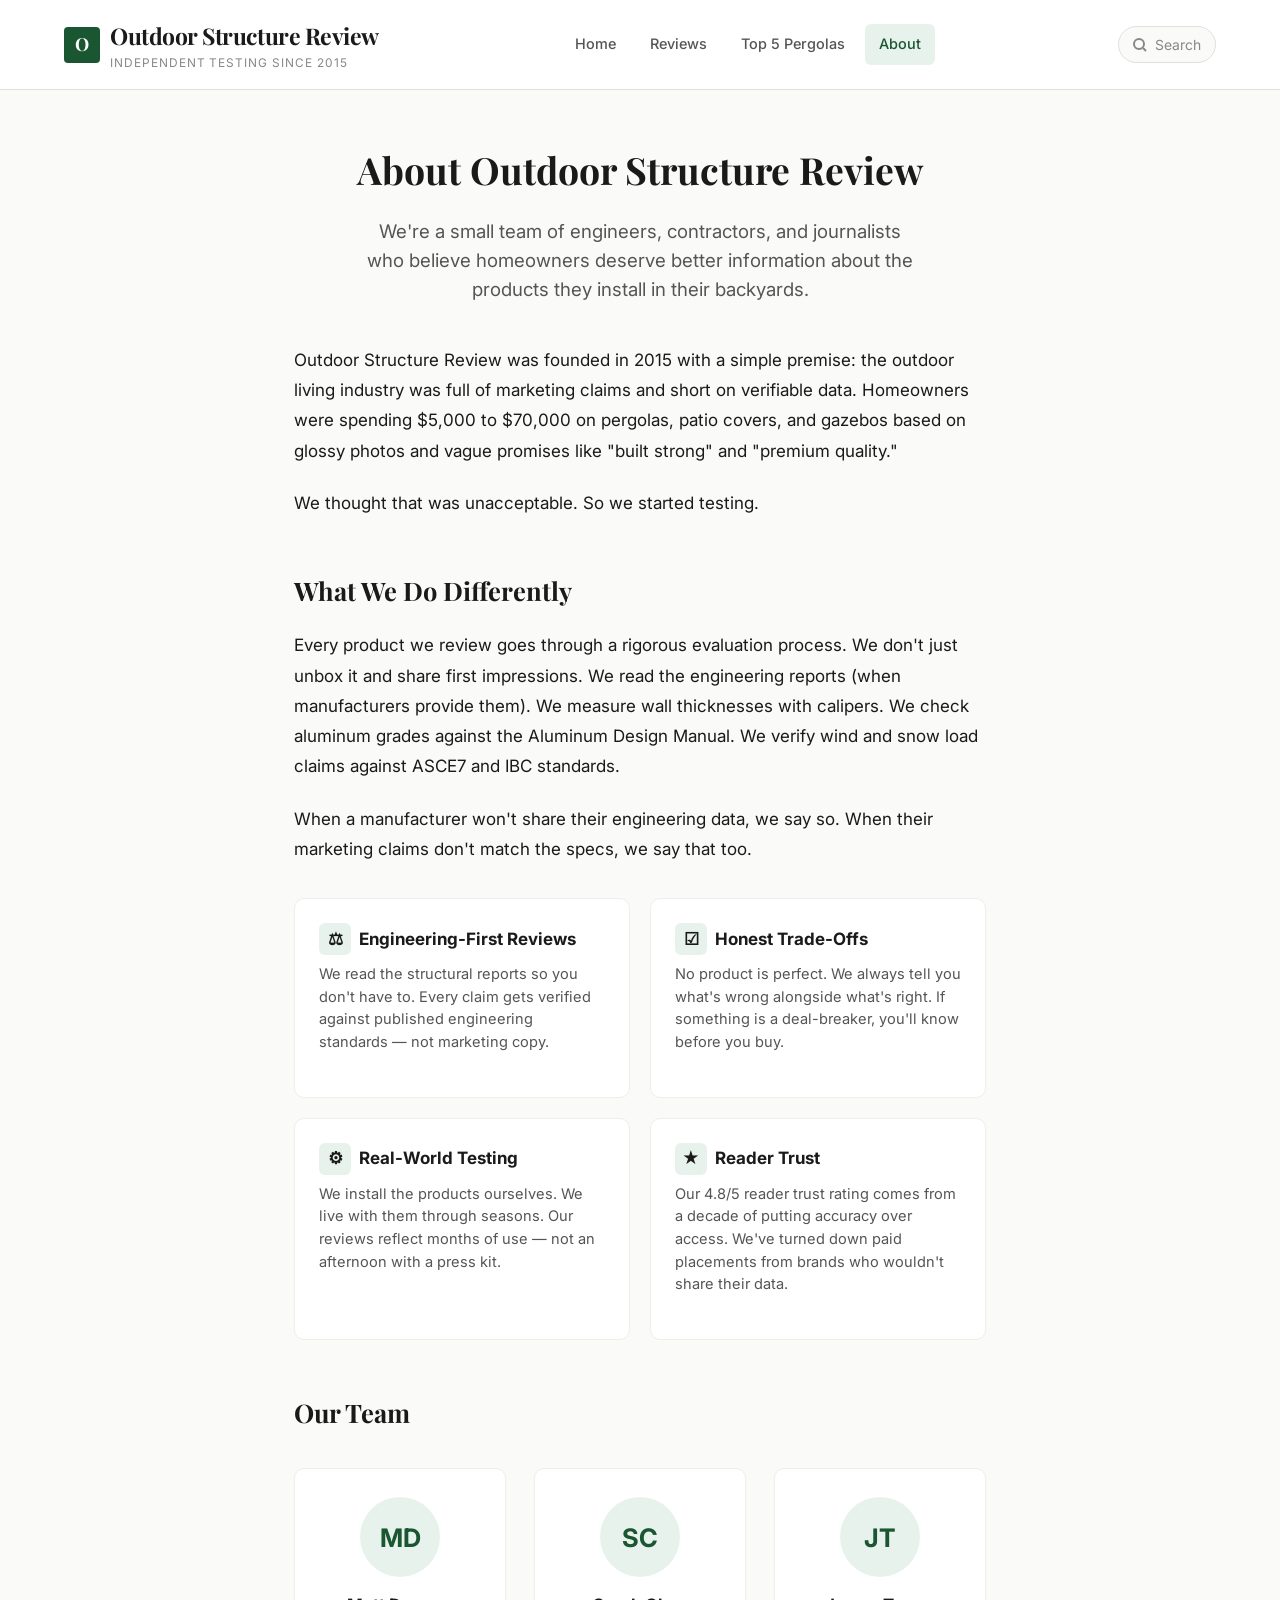
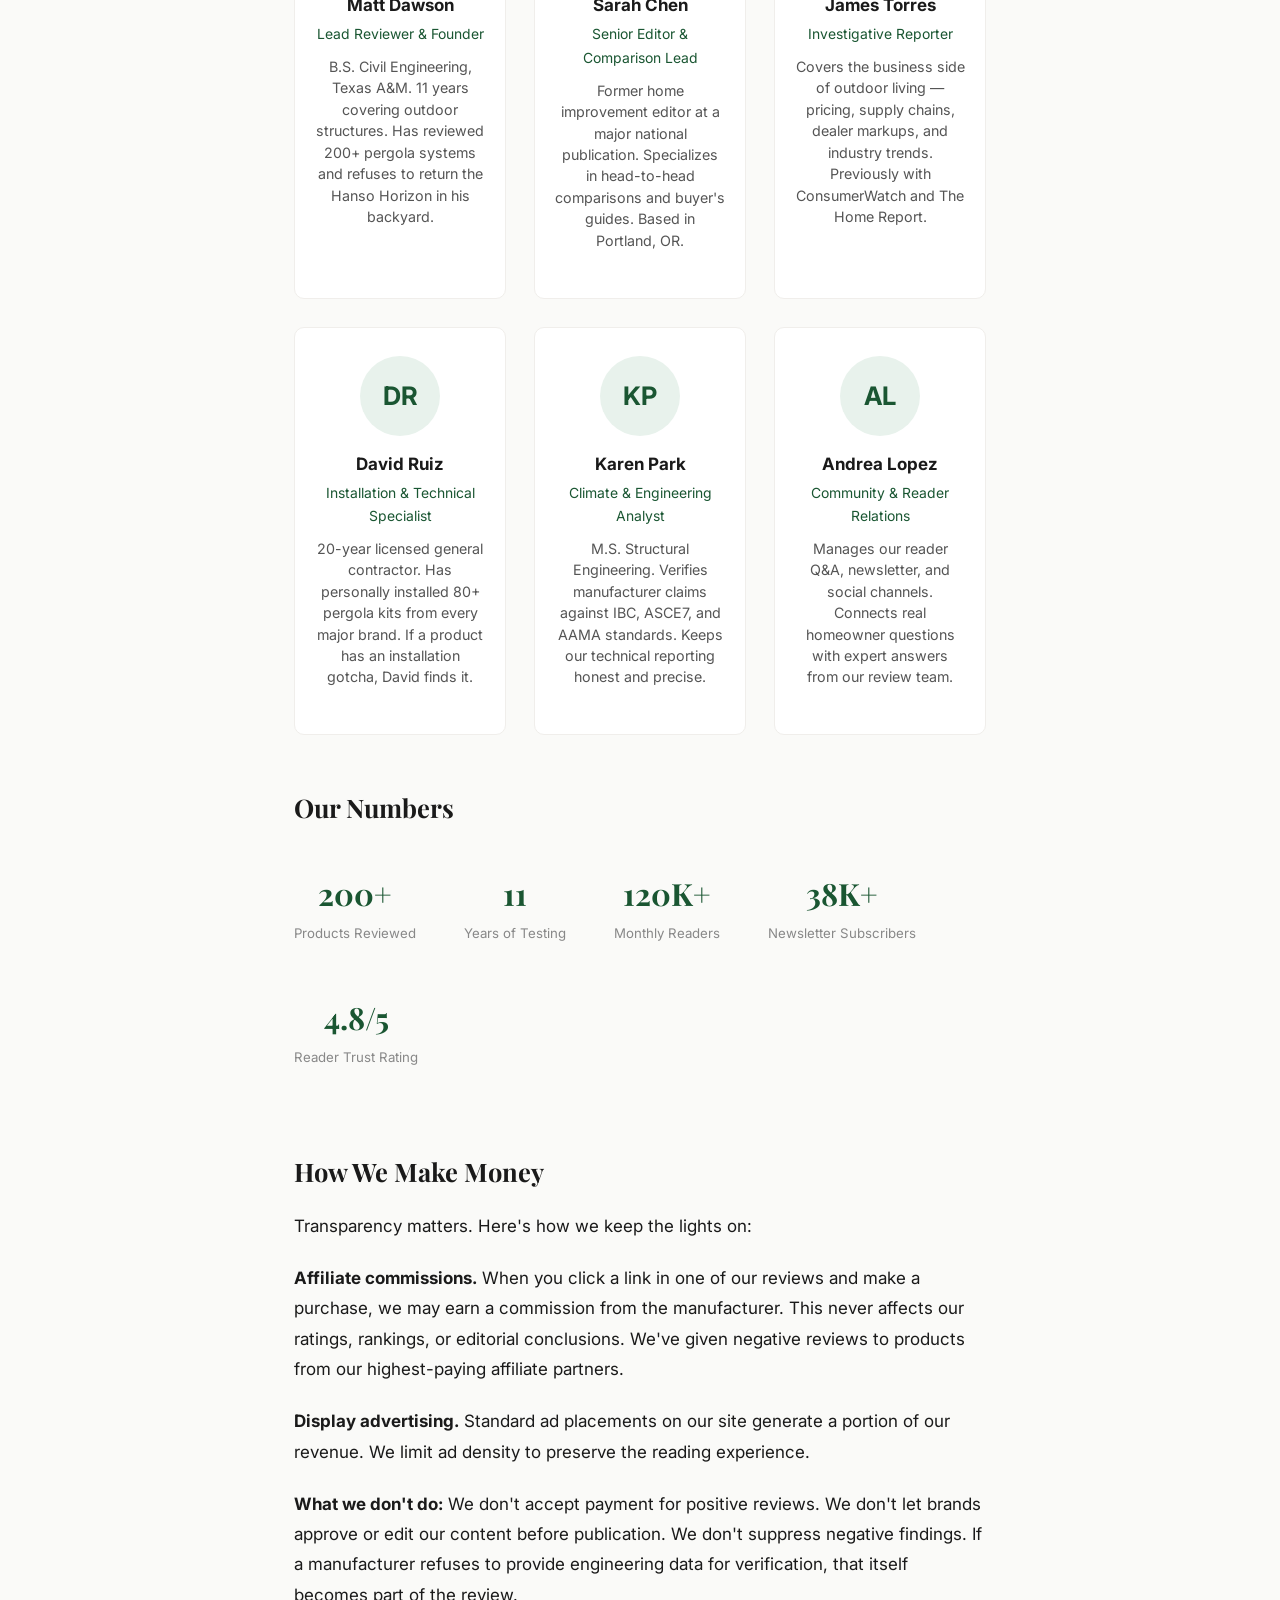
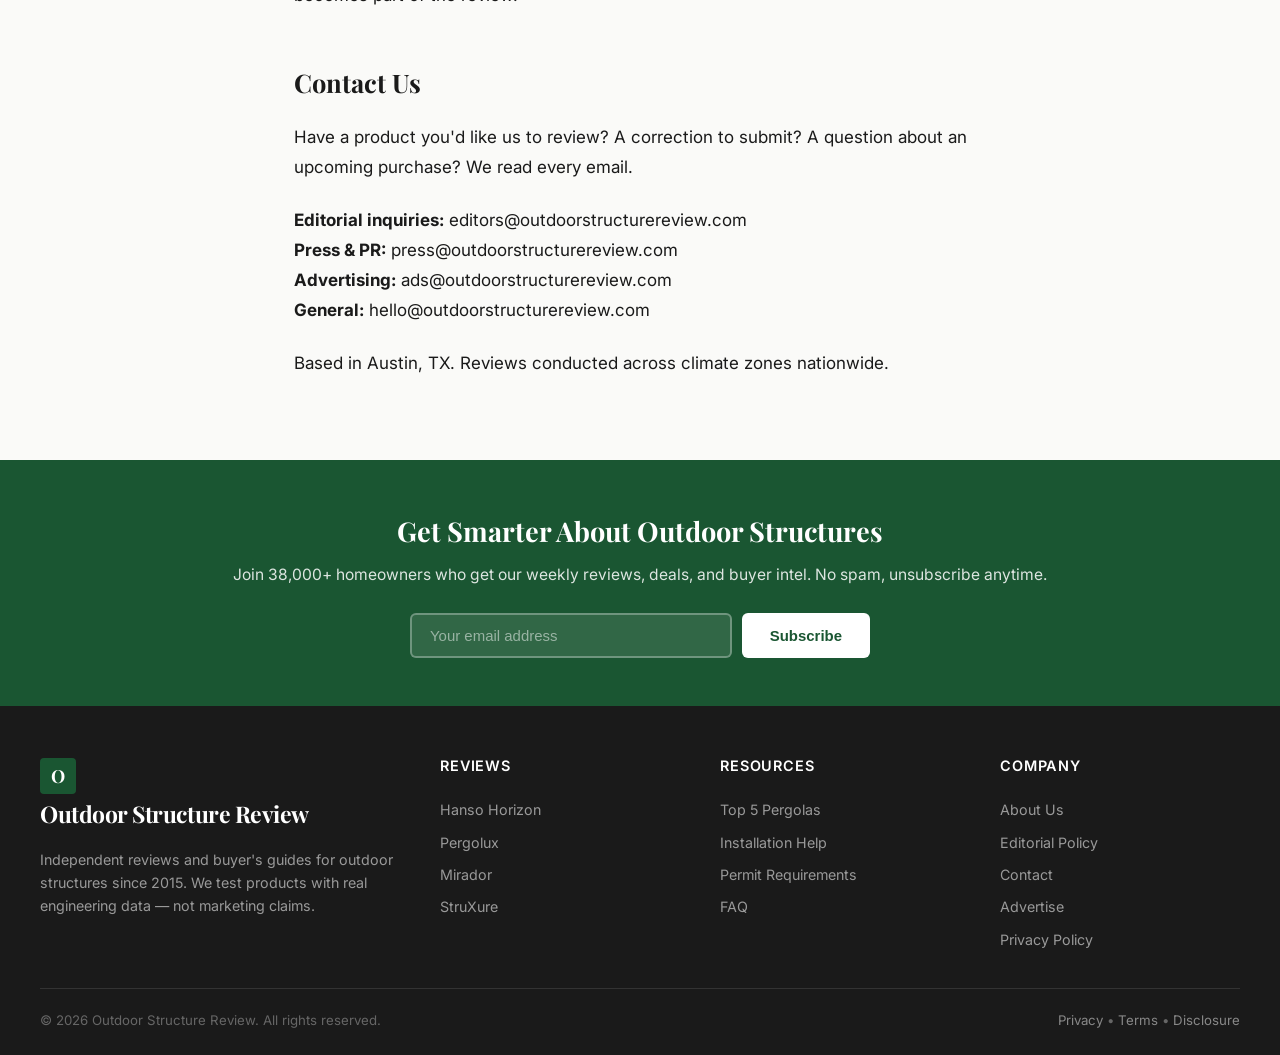
==== about.html @ 7f58defa "Consolidate nav: merge Buyer's Guides + Top Pergolas into single Top 5 Pergolas link Updated nav and" ====
<!DOCTYPE html>
<html lang="en">
<head>
  <meta charset="UTF-8">
  <meta name="viewport" content="width=device-width, initial-scale=1.0">
  <title>About Us — Outdoor Structure Review</title>
  <meta name="description" content="Meet the team behind Outdoor Structure Review. Independent outdoor structure testing and reviews since 2015.">
  <link rel="preconnect" href="https://fonts.googleapis.com">
  <link rel="preconnect" href="https://fonts.gstatic.com" crossorigin>
  <link href="https://fonts.googleapis.com/css2?family=Inter:wght@400;500;600;700&family=Playfair+Display:wght@700;800&display=swap" rel="stylesheet">
  <link rel="stylesheet" href="css/style.css">
  <link rel="icon" href="data:image/svg+xml,<svg xmlns='http://www.w3.org/2000/svg' viewBox='0 0 100 100'><rect width='100' height='100' rx='12' fill='%231a5632'/><text x='50' y='68' font-family='Georgia' font-size='55' font-weight='700' fill='white' text-anchor='middle'>O</text></svg>">
</head>
<body>

<!-- ===== HEADER ===== -->
<header class="site-header">
  <div class="header-top">
    <a href="index.html" class="logo">
      <div class="logo-icon">O</div>
      <div>
        <div class="logo-text">Outdoor Structure Review</div>
        <div class="logo-tagline">Independent Testing Since 2015</div>
      </div>
    </a>
    <nav class="nav-main">
      <a href="index.html">Home</a>
      <a href="reviews/horizon-launch-early-review.html">Reviews</a>
      <a href="top-pergolas-2026.html">Top 5 Pergolas</a>
      <a href="about.html" class="active">About</a>
    </nav>
    <div class="nav-search">
      <svg width="14" height="14" fill="none" stroke="currentColor" stroke-width="2"><circle cx="6" cy="6" r="5"/><line x1="10" y1="10" x2="13" y2="13"/></svg>
      Search
    </div>
    <button class="hamburger" aria-label="Menu">
      <span></span><span></span><span></span>
    </button>
  </div>
</header>

<!-- ===== PAGE CONTENT ===== -->
<div class="page-header">
  <h1>About Outdoor Structure Review</h1>
  <p class="subtitle">We're a small team of engineers, contractors, and journalists who believe homeowners deserve better information about the products they install in their backyards.</p>
</div>

<div class="page-body">

  <p>Outdoor Structure Review was founded in 2015 with a simple premise: the outdoor living industry was full of marketing claims and short on verifiable data. Homeowners were spending $5,000 to $70,000 on pergolas, patio covers, and gazebos based on glossy photos and vague promises like "built strong" and "premium quality."</p>

  <p>We thought that was unacceptable. So we started testing.</p>

  <h2>What We Do Differently</h2>

  <p>Every product we review goes through a rigorous evaluation process. We don't just unbox it and share first impressions. We read the engineering reports (when manufacturers provide them). We measure wall thicknesses with calipers. We check aluminum grades against the Aluminum Design Manual. We verify wind and snow load claims against ASCE7 and IBC standards.</p>

  <p>When a manufacturer won't share their engineering data, we say so. When their marketing claims don't match the specs, we say that too.</p>

  <div class="values-grid">
    <div class="value-card">
      <h3><div class="value-icon">&#9878;</div> Engineering-First Reviews</h3>
      <p>We read the structural reports so you don't have to. Every claim gets verified against published engineering standards — not marketing copy.</p>
    </div>
    <div class="value-card">
      <h3><div class="value-icon">&#9745;</div> Honest Trade-Offs</h3>
      <p>No product is perfect. We always tell you what's wrong alongside what's right. If something is a deal-breaker, you'll know before you buy.</p>
    </div>
    <div class="value-card">
      <h3><div class="value-icon">&#9881;</div> Real-World Testing</h3>
      <p>We install the products ourselves. We live with them through seasons. Our reviews reflect months of use — not an afternoon with a press kit.</p>
    </div>
    <div class="value-card">
      <h3><div class="value-icon">&#9733;</div> Reader Trust</h3>
      <p>Our 4.8/5 reader trust rating comes from a decade of putting accuracy over access. We've turned down paid placements from brands who wouldn't share their data.</p>
    </div>
  </div>

  <h2>Our Team</h2>

  <div class="team-grid">
    <div class="team-card">
      <div class="team-avatar">MD</div>
      <h3>Matt Dawson</h3>
      <div class="role">Lead Reviewer &amp; Founder</div>
      <p>B.S. Civil Engineering, Texas A&M. 11 years covering outdoor structures. Has reviewed 200+ pergola systems and refuses to return the Hanso Horizon in his backyard.</p>
    </div>
    <div class="team-card">
      <div class="team-avatar">SC</div>
      <h3>Sarah Chen</h3>
      <div class="role">Senior Editor &amp; Comparison Lead</div>
      <p>Former home improvement editor at a major national publication. Specializes in head-to-head comparisons and buyer's guides. Based in Portland, OR.</p>
    </div>
    <div class="team-card">
      <div class="team-avatar">JT</div>
      <h3>James Torres</h3>
      <div class="role">Investigative Reporter</div>
      <p>Covers the business side of outdoor living — pricing, supply chains, dealer markups, and industry trends. Previously with ConsumerWatch and The Home Report.</p>
    </div>
    <div class="team-card">
      <div class="team-avatar">DR</div>
      <h3>David Ruiz</h3>
      <div class="role">Installation &amp; Technical Specialist</div>
      <p>20-year licensed general contractor. Has personally installed 80+ pergola kits from every major brand. If a product has an installation gotcha, David finds it.</p>
    </div>
    <div class="team-card">
      <div class="team-avatar">KP</div>
      <h3>Karen Park</h3>
      <div class="role">Climate &amp; Engineering Analyst</div>
      <p>M.S. Structural Engineering. Verifies manufacturer claims against IBC, ASCE7, and AAMA standards. Keeps our technical reporting honest and precise.</p>
    </div>
    <div class="team-card">
      <div class="team-avatar">AL</div>
      <h3>Andrea Lopez</h3>
      <div class="role">Community &amp; Reader Relations</div>
      <p>Manages our reader Q&A, newsletter, and social channels. Connects real homeowner questions with expert answers from our review team.</p>
    </div>
  </div>

  <h2>Our Numbers</h2>

  <div class="trust-bar" style="padding: 20px 0 30px; justify-content: flex-start;">
    <div class="trust-item">
      <div class="trust-number">200+</div>
      <div class="trust-label">Products Reviewed</div>
    </div>
    <div class="trust-item">
      <div class="trust-number">11</div>
      <div class="trust-label">Years of Testing</div>
    </div>
    <div class="trust-item">
      <div class="trust-number">120K+</div>
      <div class="trust-label">Monthly Readers</div>
    </div>
    <div class="trust-item">
      <div class="trust-number">38K+</div>
      <div class="trust-label">Newsletter Subscribers</div>
    </div>
    <div class="trust-item">
      <div class="trust-number">4.8/5</div>
      <div class="trust-label">Reader Trust Rating</div>
    </div>
  </div>

  <h2>How We Make Money</h2>

  <p>Transparency matters. Here's how we keep the lights on:</p>

  <p><strong>Affiliate commissions.</strong> When you click a link in one of our reviews and make a purchase, we may earn a commission from the manufacturer. This never affects our ratings, rankings, or editorial conclusions. We've given negative reviews to products from our highest-paying affiliate partners.</p>

  <p><strong>Display advertising.</strong> Standard ad placements on our site generate a portion of our revenue. We limit ad density to preserve the reading experience.</p>

  <p><strong>What we don't do:</strong> We don't accept payment for positive reviews. We don't let brands approve or edit our content before publication. We don't suppress negative findings. If a manufacturer refuses to provide engineering data for verification, that itself becomes part of the review.</p>

  <h2>Contact Us</h2>

  <p>Have a product you'd like us to review? A correction to submit? A question about an upcoming purchase? We read every email.</p>

  <p><strong>Editorial inquiries:</strong> editors@outdoorstructurereview.com<br>
  <strong>Press &amp; PR:</strong> press@outdoorstructurereview.com<br>
  <strong>Advertising:</strong> ads@outdoorstructurereview.com<br>
  <strong>General:</strong> hello@outdoorstructurereview.com</p>

  <p>Based in Austin, TX. Reviews conducted across climate zones nationwide.</p>

</div>

<!-- ===== NEWSLETTER ===== -->
<section class="newsletter-banner">
  <h2>Get Smarter About Outdoor Structures</h2>
  <p>Join 38,000+ homeowners who get our weekly reviews, deals, and buyer intel. No spam, unsubscribe anytime.</p>
  <form class="newsletter-form" onsubmit="return false;">
    <input type="email" placeholder="Your email address">
    <button type="submit">Subscribe</button>
  </form>
</section>

<!-- ===== FOOTER ===== -->
<footer class="site-footer">
  <div class="footer-grid">
    <div class="footer-col footer-about">
      <a href="index.html" class="logo">
        <div class="logo-icon">O</div>
        <div class="logo-text">Outdoor Structure Review</div>
      </a>
      <p>Independent reviews and buyer's guides for outdoor structures since 2015. We test products with real engineering data — not marketing claims.</p>
    </div>
    <div class="footer-col">
      <h4>Reviews</h4>
      <a href="reviews/horizon-launch-early-review.html">Hanso Horizon</a>
      <a href="reviews/pergolux-review.html">Pergolux</a>
      <a href="reviews/mirador-review.html">Mirador</a>
      <a href="reviews/struxure-review.html">StruXure</a>
    </div>
    <div class="footer-col">
      <h4>Resources</h4>
      <a href="top-pergolas-2026.html">Top 5 Pergolas</a>
      <a href="#">Installation Help</a>
      <a href="#">Permit Requirements</a>
      <a href="#">FAQ</a>
    </div>
    <div class="footer-col">
      <h4>Company</h4>
      <a href="about.html">About Us</a>
      <a href="#">Editorial Policy</a>
      <a href="#">Contact</a>
      <a href="#">Advertise</a>
      <a href="#">Privacy Policy</a>
    </div>
  </div>
  <div class="footer-bottom">
    <span>&copy; 2026 Outdoor Structure Review. All rights reserved.</span>
    <span>
      <a href="#">Privacy</a> &bull;
      <a href="#">Terms</a> &bull;
      <a href="#">Disclosure</a>
    </span>
  </div>
</footer>

</body>
</html>
---- css/style.css ----
/* ===== RESET & BASE ===== */
*, *::before, *::after { box-sizing: border-box; margin: 0; padding: 0; }

:root {
  --color-bg: #fafaf8;
  --color-surface: #ffffff;
  --color-text: #1a1a1a;
  --color-text-secondary: #555;
  --color-text-muted: #888;
  --color-accent: #1a5632;
  --color-accent-light: #e8f2ec;
  --color-accent-hover: #124025;
  --color-border: #e2e0dc;
  --color-border-light: #f0eeeb;
  --color-highlight: #f5f0e6;
  --color-red: #c0392b;
  --font-heading: 'Playfair Display', Georgia, 'Times New Roman', serif;
  --font-body: 'Inter', -apple-system, BlinkMacSystemFont, 'Segoe UI', sans-serif;
  --font-mono: 'JetBrains Mono', 'Fira Code', monospace;
  --max-width: 1200px;
  --content-width: 740px;
  --radius: 6px;
  --shadow-sm: 0 1px 3px rgba(0,0,0,0.06);
  --shadow-md: 0 4px 12px rgba(0,0,0,0.08);
  --shadow-lg: 0 8px 30px rgba(0,0,0,0.1);
  --transition: 0.2s ease;
}

html { font-size: 17px; scroll-behavior: smooth; }

body {
  font-family: var(--font-body);
  color: var(--color-text);
  background: var(--color-bg);
  line-height: 1.7;
  -webkit-font-smoothing: antialiased;
}

a { color: var(--color-accent); text-decoration: none; transition: color var(--transition); }
a:hover { color: var(--color-accent-hover); }

img { max-width: 100%; height: auto; display: block; }

/* ===== HEADER / NAV ===== */
.site-header {
  background: var(--color-surface);
  border-bottom: 1px solid var(--color-border);
  position: sticky;
  top: 0;
  z-index: 100;
}

.header-top {
  max-width: var(--max-width);
  margin: 0 auto;
  display: flex;
  align-items: center;
  justify-content: space-between;
  padding: 16px 24px;
}

.logo {
  display: flex;
  align-items: center;
  gap: 10px;
  text-decoration: none;
  color: var(--color-text);
}

.logo-icon {
  width: 36px;
  height: 36px;
  background: var(--color-accent);
  border-radius: 4px;
  display: flex;
  align-items: center;
  justify-content: center;
  color: white;
  font-weight: 700;
  font-size: 18px;
  font-family: var(--font-heading);
}

.logo-text {
  font-family: var(--font-heading);
  font-size: 1.35rem;
  font-weight: 700;
  letter-spacing: -0.02em;
}

.logo-tagline {
  font-size: 0.7rem;
  color: var(--color-text-muted);
  text-transform: uppercase;
  letter-spacing: 0.08em;
  margin-top: -2px;
}

.nav-main {
  display: flex;
  align-items: center;
  gap: 6px;
}

.nav-main a {
  color: var(--color-text-secondary);
  font-size: 0.85rem;
  font-weight: 500;
  padding: 8px 14px;
  border-radius: var(--radius);
  transition: all var(--transition);
}

.nav-main a:hover,
.nav-main a.active {
  color: var(--color-accent);
  background: var(--color-accent-light);
}

.nav-search {
  display: flex;
  align-items: center;
  gap: 8px;
  background: var(--color-bg);
  border: 1px solid var(--color-border);
  border-radius: 20px;
  padding: 6px 14px;
  font-size: 0.82rem;
  color: var(--color-text-muted);
  cursor: pointer;
  transition: border-color var(--transition);
}

.nav-search:hover { border-color: var(--color-accent); }

.hamburger {
  display: none;
  background: none;
  border: none;
  cursor: pointer;
  padding: 8px;
}

.hamburger span {
  display: block;
  width: 22px;
  height: 2px;
  background: var(--color-text);
  margin: 5px 0;
  transition: all var(--transition);
}

/* category bar */
.category-bar {
  background: var(--color-surface);
  border-bottom: 1px solid var(--color-border-light);
}

.category-bar-inner {
  max-width: var(--max-width);
  margin: 0 auto;
  padding: 0 24px;
  display: flex;
  gap: 0;
  overflow-x: auto;
}

.category-bar a {
  font-size: 0.78rem;
  font-weight: 500;
  color: var(--color-text-muted);
  padding: 10px 16px;
  white-space: nowrap;
  border-bottom: 2px solid transparent;
  transition: all var(--transition);
}

.category-bar a:hover,
.category-bar a.active {
  color: var(--color-accent);
  border-bottom-color: var(--color-accent);
}

/* ===== HERO / FEATURED ===== */
.hero {
  max-width: var(--max-width);
  margin: 0 auto;
  padding: 40px 24px;
}

.hero-grid {
  display: grid;
  grid-template-columns: 1.4fr 1fr;
  gap: 24px;
}

.hero-main {
  position: relative;
  border-radius: 12px;
  overflow: hidden;
  cursor: pointer;
  background: #2a2a2a;
  min-height: 440px;
}

.hero-main .hero-img {
  width: 100%;
  height: 100%;
  object-fit: cover;
  position: absolute;
  top: 0;
  left: 0;
  opacity: 0.7;
  transition: opacity var(--transition);
}

.hero-main:hover .hero-img { opacity: 0.6; }

.hero-main .hero-content {
  position: relative;
  z-index: 1;
  padding: 40px 36px;
  display: flex;
  flex-direction: column;
  justify-content: flex-end;
  height: 100%;
  color: white;
}

.hero-badge {
  display: inline-block;
  background: var(--color-red);
  color: white;
  font-size: 0.68rem;
  font-weight: 700;
  text-transform: uppercase;
  letter-spacing: 0.08em;
  padding: 4px 10px;
  border-radius: 3px;
  margin-bottom: 14px;
  width: fit-content;
}

.hero-badge.green { background: var(--color-accent); }

.hero-main h2 {
  font-family: var(--font-heading);
  font-size: 1.85rem;
  line-height: 1.25;
  margin-bottom: 12px;
  font-weight: 700;
}

.hero-main p {
  font-size: 0.92rem;
  opacity: 0.9;
  line-height: 1.5;
  max-width: 500px;
}

.hero-meta {
  margin-top: 14px;
  font-size: 0.78rem;
  opacity: 0.7;
}

.hero-sidebar {
  display: flex;
  flex-direction: column;
  gap: 24px;
}

.hero-card {
  position: relative;
  border-radius: 12px;
  overflow: hidden;
  cursor: pointer;
  background: #2a2a2a;
  flex: 1;
  min-height: 200px;
}

.hero-card .hero-img {
  width: 100%;
  height: 100%;
  object-fit: cover;
  position: absolute;
  top: 0;
  left: 0;
  opacity: 0.65;
  transition: opacity var(--transition);
}

.hero-card:hover .hero-img { opacity: 0.55; }

.hero-card .hero-content {
  position: relative;
  z-index: 1;
  padding: 24px;
  display: flex;
  flex-direction: column;
  justify-content: flex-end;
  height: 100%;
  color: white;
}

.hero-card h3 {
  font-family: var(--font-heading);
  font-size: 1.15rem;
  line-height: 1.3;
  font-weight: 700;
}

.hero-card .hero-meta {
  margin-top: 8px;
  font-size: 0.75rem;
}

/* ===== SECTION HEADERS ===== */
.section-header {
  max-width: var(--max-width);
  margin: 0 auto;
  padding: 40px 24px 20px;
  display: flex;
  align-items: center;
  justify-content: space-between;
}

.section-header h2 {
  font-family: var(--font-heading);
  font-size: 1.5rem;
  font-weight: 700;
}

.section-header a {
  font-size: 0.82rem;
  font-weight: 600;
}

/* ===== ARTICLE CARDS GRID ===== */
.articles-grid {
  max-width: var(--max-width);
  margin: 0 auto;
  padding: 0 24px 40px;
  display: grid;
  grid-template-columns: repeat(3, 1fr);
  gap: 24px;
}

.article-card {
  background: var(--color-surface);
  border-radius: 10px;
  overflow: hidden;
  border: 1px solid var(--color-border-light);
  transition: all var(--transition);
  cursor: pointer;
}

.article-card:hover {
  box-shadow: var(--shadow-md);
  transform: translateY(-2px);
}

.article-card-img {
  width: 100%;
  height: 200px;
  object-fit: cover;
  background: linear-gradient(135deg, #e8e6e1, #d5d2cc);
}

.article-card-body {
  padding: 20px;
}

.article-card-category {
  font-size: 0.72rem;
  font-weight: 600;
  text-transform: uppercase;
  letter-spacing: 0.06em;
  color: var(--color-accent);
  margin-bottom: 8px;
}

.article-card-body h3 {
  font-family: var(--font-heading);
  font-size: 1.08rem;
  line-height: 1.35;
  margin-bottom: 8px;
  color: var(--color-text);
  font-weight: 700;
}

.article-card-body p {
  font-size: 0.84rem;
  color: var(--color-text-secondary);
  line-height: 1.55;
  margin-bottom: 12px;
}

.article-card-meta {
  display: flex;
  align-items: center;
  gap: 12px;
  font-size: 0.75rem;
  color: var(--color-text-muted);
}

.article-card-meta .author-avatar {
  width: 28px;
  height: 28px;
  border-radius: 50%;
  background: var(--color-accent-light);
  display: flex;
  align-items: center;
  justify-content: center;
  font-size: 0.7rem;
  font-weight: 600;
  color: var(--color-accent);
}

/* ===== NEWSLETTER BANNER ===== */
.newsletter-banner {
  background: var(--color-accent);
  color: white;
  padding: 48px 24px;
  text-align: center;
}

.newsletter-banner h2 {
  font-family: var(--font-heading);
  font-size: 1.6rem;
  margin-bottom: 8px;
}

.newsletter-banner p {
  font-size: 0.92rem;
  opacity: 0.85;
  margin-bottom: 24px;
}

.newsletter-form {
  display: flex;
  gap: 10px;
  justify-content: center;
  max-width: 460px;
  margin: 0 auto;
}

.newsletter-form input {
  flex: 1;
  padding: 12px 18px;
  border: 2px solid rgba(255,255,255,0.3);
  border-radius: var(--radius);
  background: rgba(255,255,255,0.1);
  color: white;
  font-size: 0.88rem;
  outline: none;
  transition: border-color var(--transition);
}

.newsletter-form input::placeholder { color: rgba(255,255,255,0.5); }
.newsletter-form input:focus { border-color: white; }

.newsletter-form button {
  padding: 12px 28px;
  background: white;
  color: var(--color-accent);
  border: none;
  border-radius: var(--radius);
  font-weight: 600;
  font-size: 0.88rem;
  cursor: pointer;
  transition: all var(--transition);
}

.newsletter-form button:hover { background: var(--color-highlight); }

/* ===== TRUST BAR ===== */
.trust-bar {
  max-width: var(--max-width);
  margin: 0 auto;
  padding: 32px 24px;
  display: flex;
  justify-content: center;
  gap: 48px;
  flex-wrap: wrap;
}

.trust-item {
  text-align: center;
}

.trust-item .trust-number {
  font-family: var(--font-heading);
  font-size: 1.8rem;
  font-weight: 700;
  color: var(--color-accent);
}

.trust-item .trust-label {
  font-size: 0.78rem;
  color: var(--color-text-muted);
  margin-top: 2px;
}

/* ===== FOOTER ===== */
.site-footer {
  background: #1a1a1a;
  color: #ccc;
  padding: 48px 24px 24px;
}

.footer-grid {
  max-width: var(--max-width);
  margin: 0 auto;
  display: grid;
  grid-template-columns: 1.5fr 1fr 1fr 1fr;
  gap: 40px;
  padding-bottom: 32px;
  border-bottom: 1px solid #333;
}

.footer-col h4 {
  color: white;
  font-size: 0.85rem;
  font-weight: 600;
  text-transform: uppercase;
  letter-spacing: 0.06em;
  margin-bottom: 16px;
}

.footer-col p {
  font-size: 0.84rem;
  line-height: 1.6;
  color: #999;
}

.footer-col a {
  display: block;
  color: #999;
  font-size: 0.84rem;
  padding: 4px 0;
  transition: color var(--transition);
}

.footer-col a:hover { color: white; }

.footer-about .logo {
  margin-bottom: 12px;
}

.footer-about .logo .logo-icon { background: var(--color-accent); }
.footer-about .logo .logo-text { color: white; }

.footer-bottom {
  max-width: var(--max-width);
  margin: 0 auto;
  padding-top: 20px;
  display: flex;
  justify-content: space-between;
  align-items: center;
  font-size: 0.78rem;
  color: #666;
}

.footer-bottom a { color: #888; }
.footer-bottom a:hover { color: white; }

/* ===== ARTICLE PAGE ===== */
.article-header {
  max-width: var(--content-width);
  margin: 0 auto;
  padding: 48px 24px 0;
}

.article-breadcrumb {
  font-size: 0.78rem;
  color: var(--color-text-muted);
  margin-bottom: 20px;
}

.article-breadcrumb a { color: var(--color-text-muted); }
.article-breadcrumb a:hover { color: var(--color-accent); }

.article-category-tag {
  display: inline-block;
  background: var(--color-accent-light);
  color: var(--color-accent);
  font-size: 0.72rem;
  font-weight: 700;
  text-transform: uppercase;
  letter-spacing: 0.06em;
  padding: 5px 12px;
  border-radius: 3px;
  margin-bottom: 16px;
}

.article-header h1 {
  font-family: var(--font-heading);
  font-size: 2.4rem;
  line-height: 1.2;
  font-weight: 700;
  margin-bottom: 18px;
  letter-spacing: -0.01em;
}

.article-subtitle {
  font-size: 1.15rem;
  color: var(--color-text-secondary);
  line-height: 1.5;
  margin-bottom: 24px;
}

.article-author-bar {
  display: flex;
  align-items: center;
  gap: 14px;
  padding: 20px 0;
  border-top: 1px solid var(--color-border-light);
  border-bottom: 1px solid var(--color-border-light);
  margin-bottom: 32px;
}

.article-author-avatar {
  width: 48px;
  height: 48px;
  border-radius: 50%;
  background: var(--color-accent-light);
  display: flex;
  align-items: center;
  justify-content: center;
  font-weight: 700;
  color: var(--color-accent);
  font-size: 1rem;
}

.article-author-info .name {
  font-weight: 600;
  font-size: 0.92rem;
}

.article-author-info .details {
  font-size: 0.8rem;
  color: var(--color-text-muted);
}

.article-share {
  margin-left: auto;
  display: flex;
  gap: 8px;
}

.share-btn {
  width: 36px;
  height: 36px;
  border-radius: 50%;
  border: 1px solid var(--color-border);
  display: flex;
  align-items: center;
  justify-content: center;
  color: var(--color-text-muted);
  font-size: 0.8rem;
  cursor: pointer;
  transition: all var(--transition);
  background: none;
}

.share-btn:hover {
  border-color: var(--color-accent);
  color: var(--color-accent);
  background: var(--color-accent-light);
}

/* Article body content */
.article-body {
  max-width: var(--content-width);
  margin: 0 auto;
  padding: 0 24px 60px;
}

.article-body p {
  margin-bottom: 1.3em;
  font-size: 1rem;
  line-height: 1.78;
}

.article-body h2 {
  font-family: var(--font-heading);
  font-size: 1.65rem;
  margin-top: 2.5em;
  margin-bottom: 0.7em;
  font-weight: 700;
  line-height: 1.25;
}

.article-body h3 {
  font-family: var(--font-heading);
  font-size: 1.25rem;
  margin-top: 2em;
  margin-bottom: 0.5em;
  font-weight: 700;
}

.article-body ul, .article-body ol {
  margin-bottom: 1.3em;
  padding-left: 1.5em;
}

.article-body li {
  margin-bottom: 0.5em;
  line-height: 1.65;
}

.article-body strong { font-weight: 600; }

.article-body blockquote {
  border-left: 3px solid var(--color-accent);
  padding: 16px 24px;
  margin: 1.5em 0;
  background: var(--color-accent-light);
  border-radius: 0 var(--radius) var(--radius) 0;
  font-style: italic;
  color: var(--color-text-secondary);
}

/* table wrapper for mobile scroll */
.table-wrap {
  width: 100%;
  overflow-x: auto;
  -webkit-overflow-scrolling: touch;
  margin: 1.5em 0;
}

.table-wrap table {
  margin: 0;
}

/* tables */
.article-body table {
  width: 100%;
  border-collapse: collapse;
  margin: 1.5em 0;
  font-size: 0.88rem;
  min-width: 540px;
}

.article-body thead { background: var(--color-accent); color: white; }
.article-body th {
  padding: 12px 14px;
  text-align: left;
  font-weight: 600;
  font-size: 0.82rem;
}

.article-body td {
  padding: 11px 14px;
  border-bottom: 1px solid var(--color-border-light);
}

.article-body tbody tr:hover { background: var(--color-accent-light); }
.article-body tbody tr:nth-child(even) { background: var(--color-bg); }
.article-body tbody tr:nth-child(even):hover { background: var(--color-accent-light); }

.winner-cell { color: var(--color-accent); font-weight: 600; }

/* image placeholders */
.article-img {
  width: 100%;
  border-radius: 10px;
  margin: 1.5em 0 0.5em;
  overflow: hidden;
  background: linear-gradient(135deg, #e8e6e1, #d5d2cc);
  border: 1px solid var(--color-border-light);
}

.article-img .img-placeholder {
  display: flex;
  align-items: center;
  justify-content: center;
  min-height: 320px;
  padding: 40px;
  text-align: center;
  color: #888;
  font-size: 0.88rem;
  font-style: italic;
}

.article-img-caption {
  font-size: 0.82rem;
  color: var(--color-text-muted);
  font-style: italic;
  margin-bottom: 1.5em;
  line-height: 1.5;
}

/* CTA boxes */
.article-cta {
  background: var(--color-accent);
  color: white;
  padding: 28px 32px;
  border-radius: 10px;
  margin: 2em 0;
  text-align: center;
}

.article-cta a {
  color: white;
  font-weight: 700;
  font-size: 1.05rem;
  text-decoration: underline;
  text-underline-offset: 4px;
}

.article-cta a:hover { opacity: 0.85; }

.article-cta p {
  margin-bottom: 0.5em !important;
  font-size: 0.88rem !important;
  opacity: 0.85;
}

/* disclosure */
.article-disclosure {
  background: var(--color-highlight);
  border: 1px solid var(--color-border);
  border-radius: var(--radius);
  padding: 20px 24px;
  margin: 2em 0;
  font-size: 0.84rem;
  color: var(--color-text-secondary);
  line-height: 1.6;
}

/* author bio at end */
.author-bio {
  display: flex;
  gap: 20px;
  align-items: flex-start;
  background: var(--color-surface);
  border: 1px solid var(--color-border);
  border-radius: 10px;
  padding: 28px;
  margin-top: 2em;
}

.author-bio-avatar {
  width: 72px;
  height: 72px;
  border-radius: 50%;
  background: var(--color-accent-light);
  display: flex;
  align-items: center;
  justify-content: center;
  font-weight: 700;
  color: var(--color-accent);
  font-size: 1.3rem;
  flex-shrink: 0;
}

.author-bio h4 {
  font-size: 1rem;
  margin-bottom: 4px;
}

.author-bio p {
  font-size: 0.86rem !important;
  color: var(--color-text-secondary);
  line-height: 1.55 !important;
  margin-bottom: 0 !important;
}

/* ===== ABOUT PAGE ===== */
.page-header {
  max-width: var(--content-width);
  margin: 0 auto;
  padding: 48px 24px 0;
  text-align: center;
}

.page-header h1 {
  font-family: var(--font-heading);
  font-size: 2.2rem;
  margin-bottom: 16px;
}

.page-header .subtitle {
  font-size: 1.1rem;
  color: var(--color-text-secondary);
  line-height: 1.55;
  max-width: 560px;
  margin: 0 auto;
}

.page-body {
  max-width: var(--content-width);
  margin: 0 auto;
  padding: 40px 24px 60px;
}

.page-body p {
  margin-bottom: 1.3em;
  line-height: 1.78;
}

.page-body h2 {
  font-family: var(--font-heading);
  font-size: 1.5rem;
  margin-top: 2em;
  margin-bottom: 0.7em;
}

.team-grid {
  display: grid;
  grid-template-columns: repeat(3, 1fr);
  gap: 28px;
  margin: 2em 0;
}

.team-card {
  text-align: center;
  padding: 28px 20px;
  background: var(--color-surface);
  border: 1px solid var(--color-border-light);
  border-radius: 10px;
}

.team-avatar {
  width: 80px;
  height: 80px;
  border-radius: 50%;
  background: var(--color-accent-light);
  display: flex;
  align-items: center;
  justify-content: center;
  font-weight: 700;
  color: var(--color-accent);
  font-size: 1.5rem;
  margin: 0 auto 14px;
}

.team-card h3 { font-size: 1rem; margin-bottom: 2px; }
.team-card .role { font-size: 0.82rem; color: var(--color-accent); margin-bottom: 10px; }
.team-card p { font-size: 0.84rem; color: var(--color-text-secondary); line-height: 1.5; }

/* values */
.values-grid {
  display: grid;
  grid-template-columns: repeat(2, 1fr);
  gap: 20px;
  margin: 2em 0;
}

.value-card {
  padding: 24px;
  background: var(--color-surface);
  border: 1px solid var(--color-border-light);
  border-radius: 10px;
}

.value-card h3 {
  font-size: 1rem;
  margin-bottom: 8px;
  display: flex;
  align-items: center;
  gap: 8px;
}

.value-icon {
  width: 32px;
  height: 32px;
  border-radius: 6px;
  background: var(--color-accent-light);
  display: flex;
  align-items: center;
  justify-content: center;
  font-size: 1rem;
}

.value-card p { font-size: 0.86rem; color: var(--color-text-secondary); line-height: 1.55; }

/* ===== RESPONSIVE ===== */
@media (max-width: 900px) {
  .hero-grid {
    grid-template-columns: 1fr;
  }

  .hero-sidebar {
    flex-direction: row;
  }

  .hero-card { min-height: 160px; }

  .articles-grid {
    grid-template-columns: repeat(2, 1fr);
  }

  .footer-grid {
    grid-template-columns: repeat(2, 1fr);
  }

  .team-grid {
    grid-template-columns: repeat(2, 1fr);
  }
}

@media (max-width: 650px) {
  html { font-size: 16px; }

  .nav-main, .nav-search { display: none; }
  .hamburger { display: block; }

  .header-top { padding: 12px 16px; }
  .logo-icon { width: 28px; height: 28px; font-size: 14px; }
  .logo-text { font-size: 1rem; }
  .logo-tagline { font-size: 0.6rem; }

  .category-bar-inner { padding: 0 16px; }

  .hero { padding: 24px 16px; }
  .hero-main { min-height: 300px; }
  .hero-main h2 { font-size: 1.45rem; }

  .hero-sidebar { flex-direction: column; }

  .articles-grid {
    grid-template-columns: 1fr;
    padding: 0 16px 32px;
  }

  .article-header { padding: 32px 16px 0; }
  .article-header h1 { font-size: 1.75rem; }
  .article-body { padding: 0 16px 40px; }

  .newsletter-form { flex-direction: column; }

  .footer-grid { grid-template-columns: 1fr; gap: 28px; }
  .footer-bottom { flex-direction: column; gap: 8px; text-align: center; }

  .team-grid { grid-template-columns: 1fr; }
  .values-grid { grid-template-columns: 1fr; }

  .trust-bar { gap: 28px; }

  .article-author-bar { flex-wrap: wrap; }
  .article-share { margin-left: 0; }
}
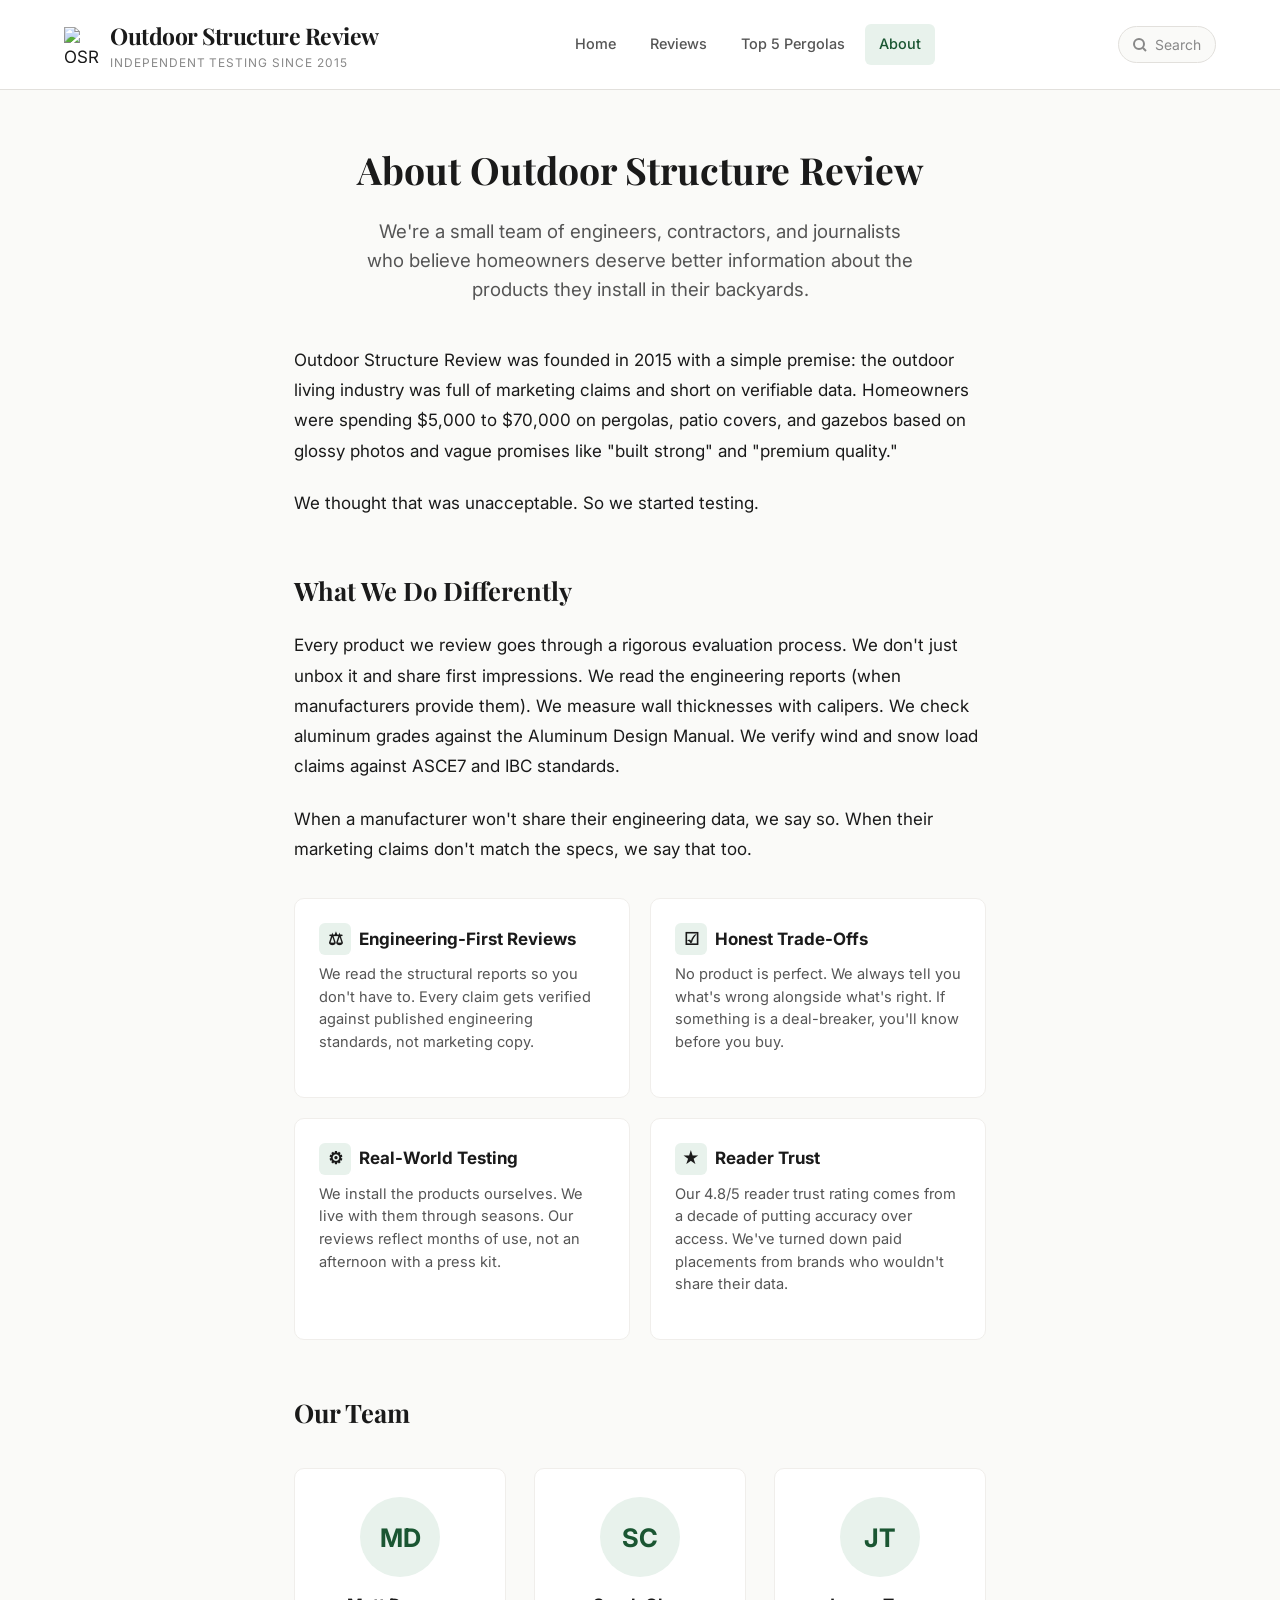
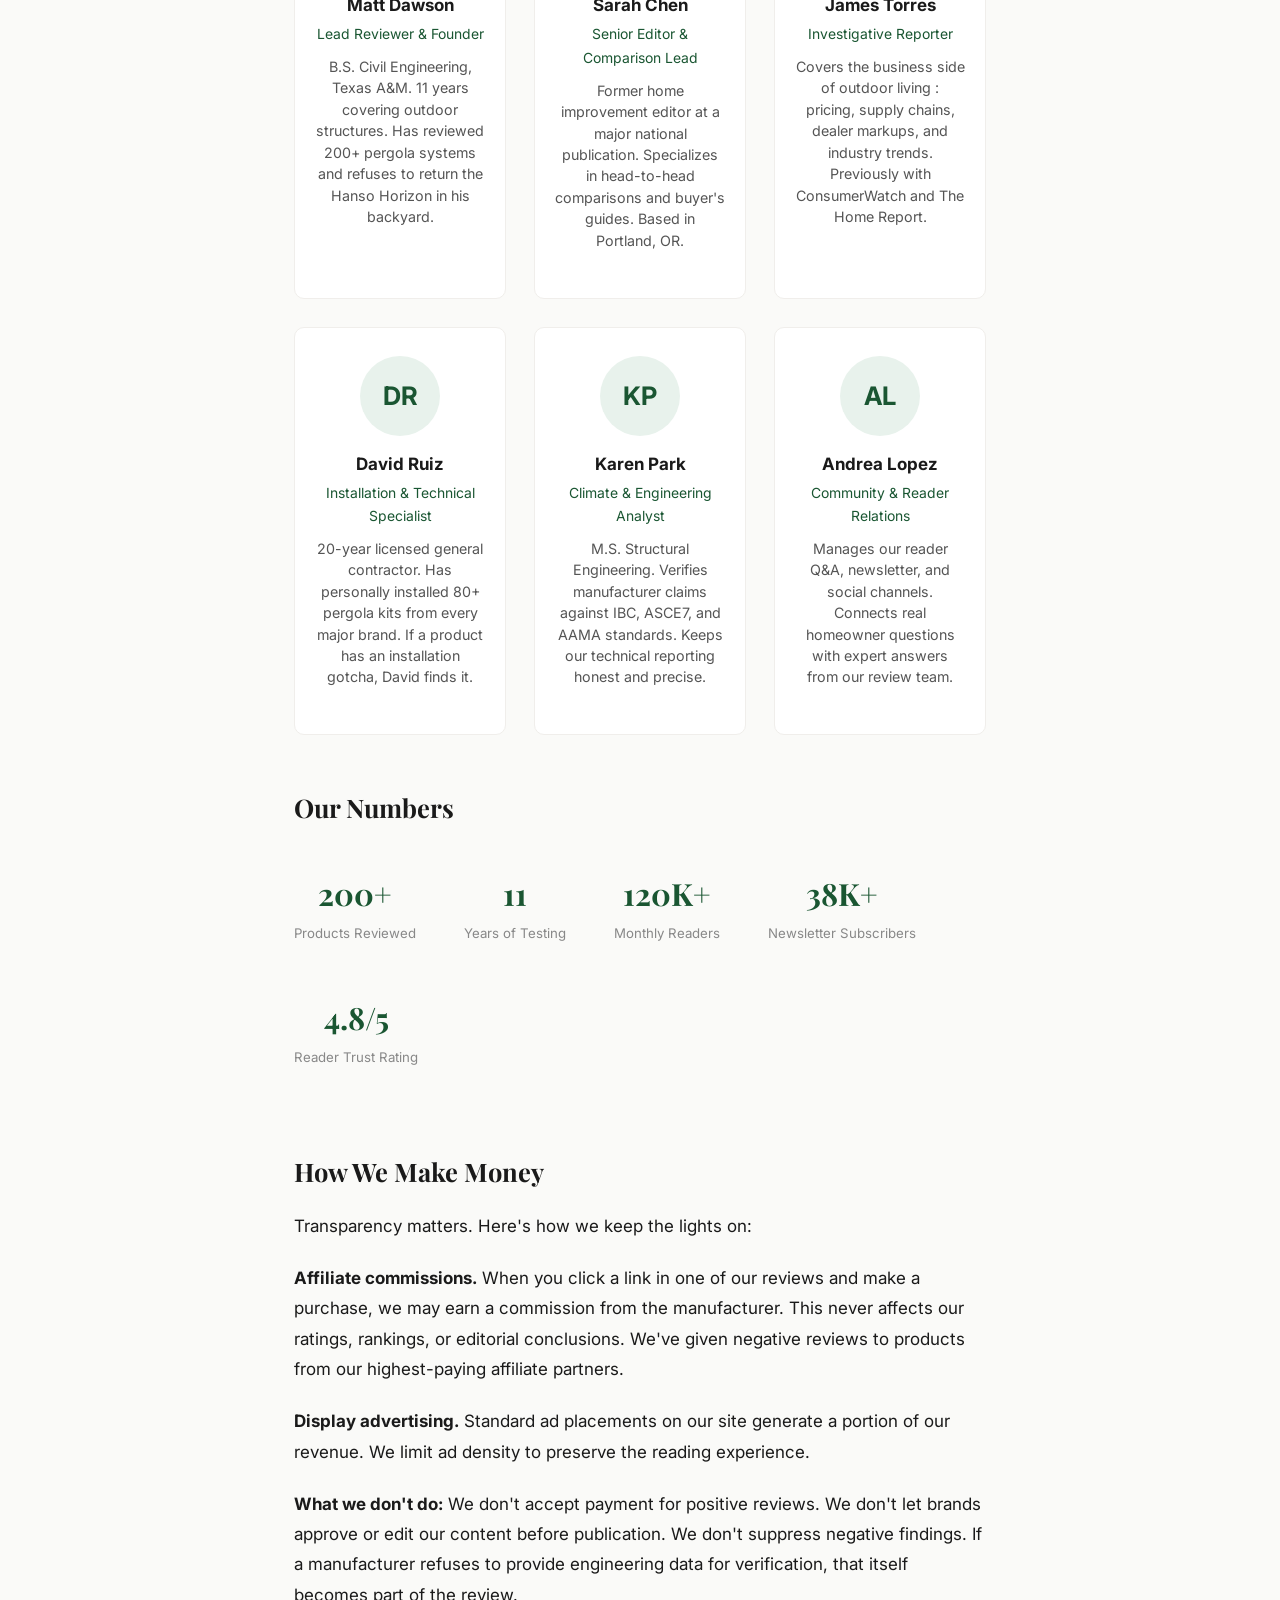
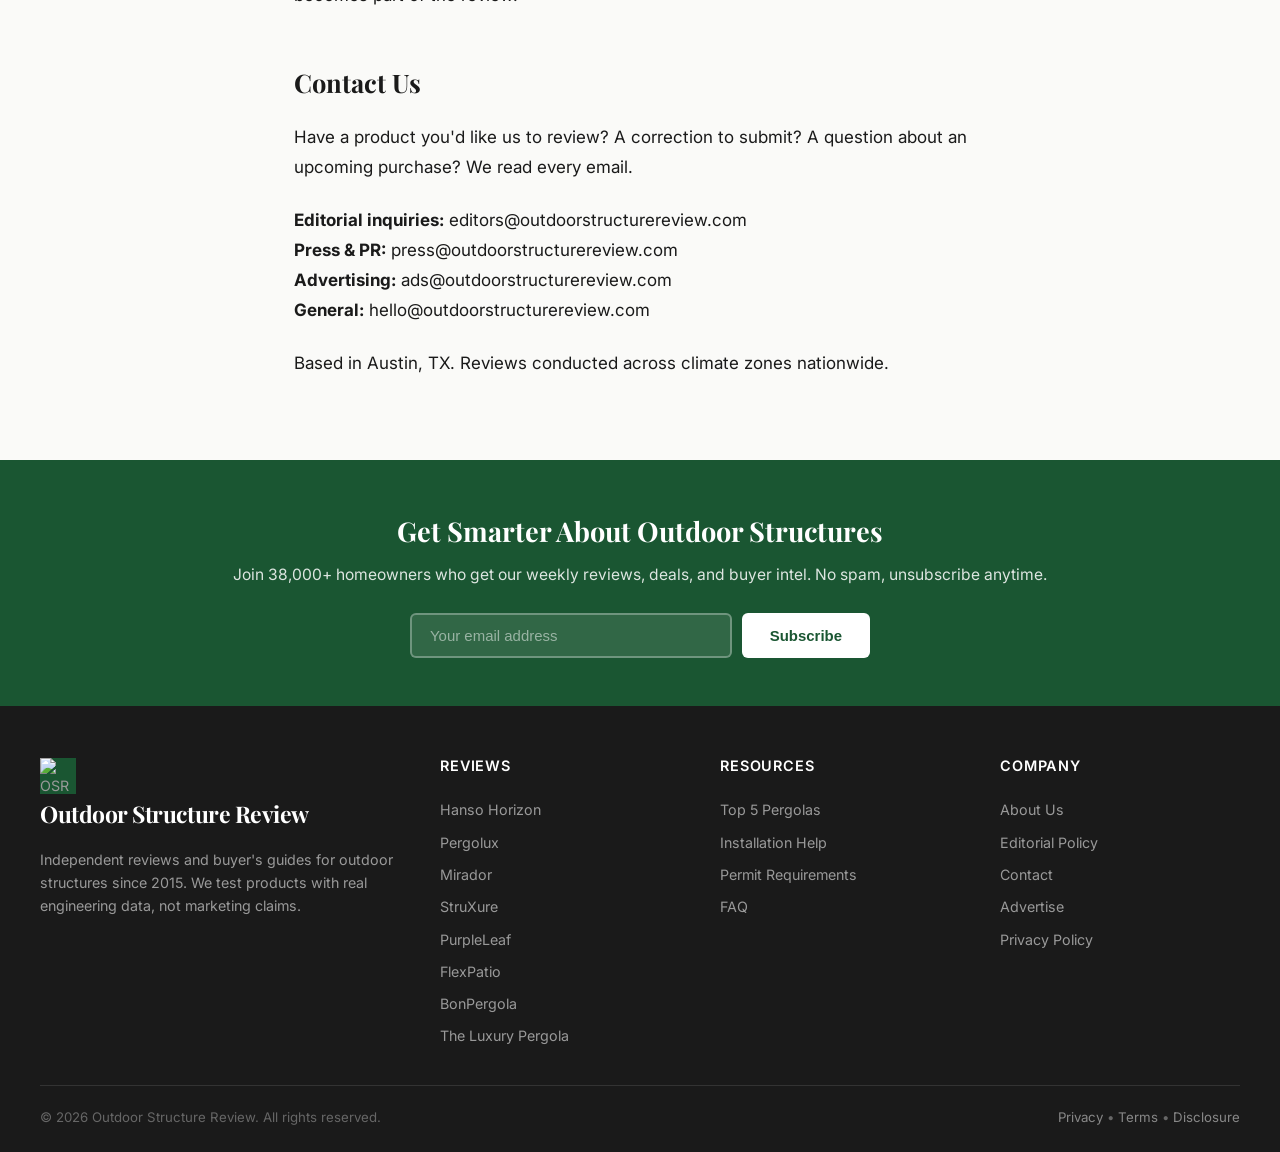
==== commit d9626cf5: "Add FlexPatio, BonPergola, and The Luxury Pergola reviews with full pipeline - FlexPatio (6.2/10): I" ====
--- a/about.html
+++ b/about.html
@@ -3,13 +3,13 @@
 <head>
   <meta charset="UTF-8">
   <meta name="viewport" content="width=device-width, initial-scale=1.0">
-  <title>About Us — Outdoor Structure Review</title>
+  <title>About Us | Outdoor Structure Review</title>
   <meta name="description" content="Meet the team behind Outdoor Structure Review. Independent outdoor structure testing and reviews since 2015.">
   <link rel="preconnect" href="https://fonts.googleapis.com">
   <link rel="preconnect" href="https://fonts.gstatic.com" crossorigin>
   <link href="https://fonts.googleapis.com/css2?family=Inter:wght@400;500;600;700&family=Playfair+Display:wght@700;800&display=swap" rel="stylesheet">
-  <link rel="stylesheet" href="css/style.css">
-  <link rel="icon" href="data:image/svg+xml,<svg xmlns='http://www.w3.org/2000/svg' viewBox='0 0 100 100'><rect width='100' height='100' rx='12' fill='%231a5632'/><text x='50' y='68' font-family='Georgia' font-size='55' font-weight='700' fill='white' text-anchor='middle'>O</text></svg>">
+  <link rel="stylesheet" href="css/style.css?v=3">
+  <link rel="icon" href="data:image/svg+xml,<svg xmlns='http://www.w3.org/2000/svg' viewBox='0 0 40 40'><rect width='40' height='40' rx='8' fill='%231a5632'/><line x1='8' y1='11' x2='32' y2='11' stroke='white' stroke-width='2.2' stroke-linecap='round'/><line x1='8' y1='15.5' x2='32' y2='15.5' stroke='white' stroke-width='2.2' stroke-linecap='round'/><line x1='8' y1='20' x2='32' y2='20' stroke='white' stroke-width='2.2' stroke-linecap='round'/><rect x='10' y='20' width='3.5' height='14' rx='1' fill='white'/><rect x='26.5' y='20' width='3.5' height='14' rx='1' fill='white'/><circle cx='32' cy='32' r='5.5' fill='%234ecdc4'/><polyline points='29.5,32 31.2,33.8 34.5,30.2' fill='none' stroke='white' stroke-width='1.5' stroke-linecap='round' stroke-linejoin='round'/></svg>">
 </head>
 <body>
 
@@ -17,7 +17,7 @@
 <header class="site-header">
   <div class="header-top">
     <a href="index.html" class="logo">
-      <div class="logo-icon">O</div>
+      <div class="logo-icon"><img src="images/logo.svg" alt="OSR" width="36" height="36"></div>
       <div>
         <div class="logo-text">Outdoor Structure Review</div>
         <div class="logo-tagline">Independent Testing Since 2015</div>
@@ -25,7 +25,7 @@
     </a>
     <nav class="nav-main">
       <a href="index.html">Home</a>
-      <a href="reviews/horizon-launch-early-review.html">Reviews</a>
+      <a href="index.html#reviews">Reviews</a>
       <a href="top-pergolas-2026.html">Top 5 Pergolas</a>
       <a href="about.html" class="active">About</a>
     </nav>
@@ -60,7 +60,7 @@
   <div class="values-grid">
     <div class="value-card">
       <h3><div class="value-icon">&#9878;</div> Engineering-First Reviews</h3>
-      <p>We read the structural reports so you don't have to. Every claim gets verified against published engineering standards — not marketing copy.</p>
+      <p>We read the structural reports so you don't have to. Every claim gets verified against published engineering standards, not marketing copy.</p>
     </div>
     <div class="value-card">
       <h3><div class="value-icon">&#9745;</div> Honest Trade-Offs</h3>
@@ -68,7 +68,7 @@
     </div>
     <div class="value-card">
       <h3><div class="value-icon">&#9881;</div> Real-World Testing</h3>
-      <p>We install the products ourselves. We live with them through seasons. Our reviews reflect months of use — not an afternoon with a press kit.</p>
+      <p>We install the products ourselves. We live with them through seasons. Our reviews reflect months of use, not an afternoon with a press kit.</p>
     </div>
     <div class="value-card">
       <h3><div class="value-icon">&#9733;</div> Reader Trust</h3>
@@ -95,7 +95,7 @@
       <div class="team-avatar">JT</div>
       <h3>James Torres</h3>
       <div class="role">Investigative Reporter</div>
-      <p>Covers the business side of outdoor living — pricing, supply chains, dealer markups, and industry trends. Previously with ConsumerWatch and The Home Report.</p>
+      <p>Covers the business side of outdoor living : pricing, supply chains, dealer markups, and industry trends. Previously with ConsumerWatch and The Home Report.</p>
     </div>
     <div class="team-card">
       <div class="team-avatar">DR</div>
@@ -180,10 +180,10 @@
   <div class="footer-grid">
     <div class="footer-col footer-about">
       <a href="index.html" class="logo">
-        <div class="logo-icon">O</div>
+        <div class="logo-icon"><img src="images/logo.svg" alt="OSR" width="36" height="36"></div>
         <div class="logo-text">Outdoor Structure Review</div>
       </a>
-      <p>Independent reviews and buyer's guides for outdoor structures since 2015. We test products with real engineering data — not marketing claims.</p>
+      <p>Independent reviews and buyer's guides for outdoor structures since 2015. We test products with real engineering data, not marketing claims.</p>
     </div>
     <div class="footer-col">
       <h4>Reviews</h4>
@@ -191,6 +191,10 @@
       <a href="reviews/pergolux-review.html">Pergolux</a>
       <a href="reviews/mirador-review.html">Mirador</a>
       <a href="reviews/struxure-review.html">StruXure</a>
+      <a href="reviews/purpleleaf-review.html">PurpleLeaf</a>
+      <a href="reviews/flexpatio-review.html">FlexPatio</a>
+      <a href="reviews/bonpergola-review.html">BonPergola</a>
+      <a href="reviews/theluxurypergola-review.html">The Luxury Pergola</a>
     </div>
     <div class="footer-col">
       <h4>Resources</h4>
--- a/css/style.css
+++ b/css/style.css
@@ -70,15 +70,13 @@
 .logo-icon {
   width: 36px;
   height: 36px;
-  background: var(--color-accent);
-  border-radius: 4px;
-  display: flex;
-  align-items: center;
-  justify-content: center;
-  color: white;
-  font-weight: 700;
-  font-size: 18px;
-  font-family: var(--font-heading);
+  flex-shrink: 0;
+}
+
+.logo-icon img {
+  width: 100%;
+  height: 100%;
+  display: block;
 }
 
 .logo-text {
@@ -795,28 +793,124 @@
 
 /* CTA boxes */
 .article-cta {
-  background: var(--color-accent);
+  background: linear-gradient(135deg, #1a5632, #0d3a1f);
   color: white;
+  padding: 32px 36px;
+  border-radius: 12px;
+  margin: 2.5em 0;
+  text-align: center;
+  box-shadow: 0 4px 20px rgba(26, 86, 50, 0.3);
+  border: 1px solid rgba(255,255,255,0.1);
+  position: relative;
+  overflow: hidden;
+}
+
+.article-cta::before {
+  content: '';
+  position: absolute;
+  top: 0; left: 0; right: 0;
+  height: 3px;
+  background: linear-gradient(90deg, #4ecdc4, #45b7aa, #4ecdc4);
+}
+
+.article-cta a {
+  display: inline-block;
+  color: #1a5632;
+  background: white;
+  font-weight: 700;
+  font-size: 1.05rem;
+  text-decoration: none;
+  padding: 14px 32px;
+  border-radius: 8px;
+  transition: all 0.2s ease;
+  box-shadow: 0 2px 8px rgba(0,0,0,0.15);
+}
+
+.article-cta a:hover {
+  background: #f0faf5;
+  transform: translateY(-1px);
+  box-shadow: 0 4px 16px rgba(0,0,0,0.2);
+}
+
+.article-cta p {
+  margin-bottom: 0.8em !important;
+  font-size: 1.25rem !important;
+  font-weight: 700;
+  opacity: 1;
+  letter-spacing: 0.01em;
+}
+
+/* #1 Recommendation banner */
+.recommend-banner {
+  background: linear-gradient(135deg, #f0faf5, #e0f2eb);
+  border: 2px solid #1a5632;
+  border-radius: 12px;
   padding: 28px 32px;
-  border-radius: 10px;
-  margin: 2em 0;
-  text-align: center;
-}
-
-.article-cta a {
+  margin: 2.5em 0;
+  display: flex;
+  align-items: center;
+  gap: 20px;
+}
+
+.recommend-banner .recommend-badge {
+  background: #1a5632;
   color: white;
-  font-weight: 700;
-  font-size: 1.05rem;
-  text-decoration: underline;
-  text-underline-offset: 4px;
-}
-
-.article-cta a:hover { opacity: 0.85; }
-
-.article-cta p {
-  margin-bottom: 0.5em !important;
-  font-size: 0.88rem !important;
-  opacity: 0.85;
+  font-family: var(--font-heading);
+  font-size: 1.6rem;
+  font-weight: 800;
+  width: 56px;
+  height: 56px;
+  border-radius: 50%;
+  display: flex;
+  align-items: center;
+  justify-content: center;
+  flex-shrink: 0;
+}
+
+.recommend-banner .recommend-content {
+  flex: 1;
+}
+
+.recommend-banner .recommend-content h4 {
+  font-family: var(--font-heading);
+  font-size: 1.15rem;
+  margin-bottom: 4px;
+  color: var(--color-text);
+}
+
+.recommend-banner .recommend-content p {
+  font-size: 0.88rem;
+  color: var(--color-text-secondary);
+  margin-bottom: 0;
+  line-height: 1.5;
+}
+
+.recommend-banner .recommend-link {
+  background: #1a5632;
+  color: white;
+  padding: 10px 20px;
+  border-radius: 6px;
+  font-weight: 600;
+  font-size: 0.88rem;
+  text-decoration: none;
+  white-space: nowrap;
+  transition: all 0.2s ease;
+}
+
+.recommend-banner .recommend-link:hover {
+  background: #124025;
+  transform: translateY(-1px);
+}
+
+@media (max-width: 600px) {
+  .recommend-banner {
+    flex-direction: column;
+    text-align: center;
+  }
+  .recommend-banner .recommend-link {
+    width: 100%;
+    text-align: center;
+  }
 }
 
 /* disclosure */
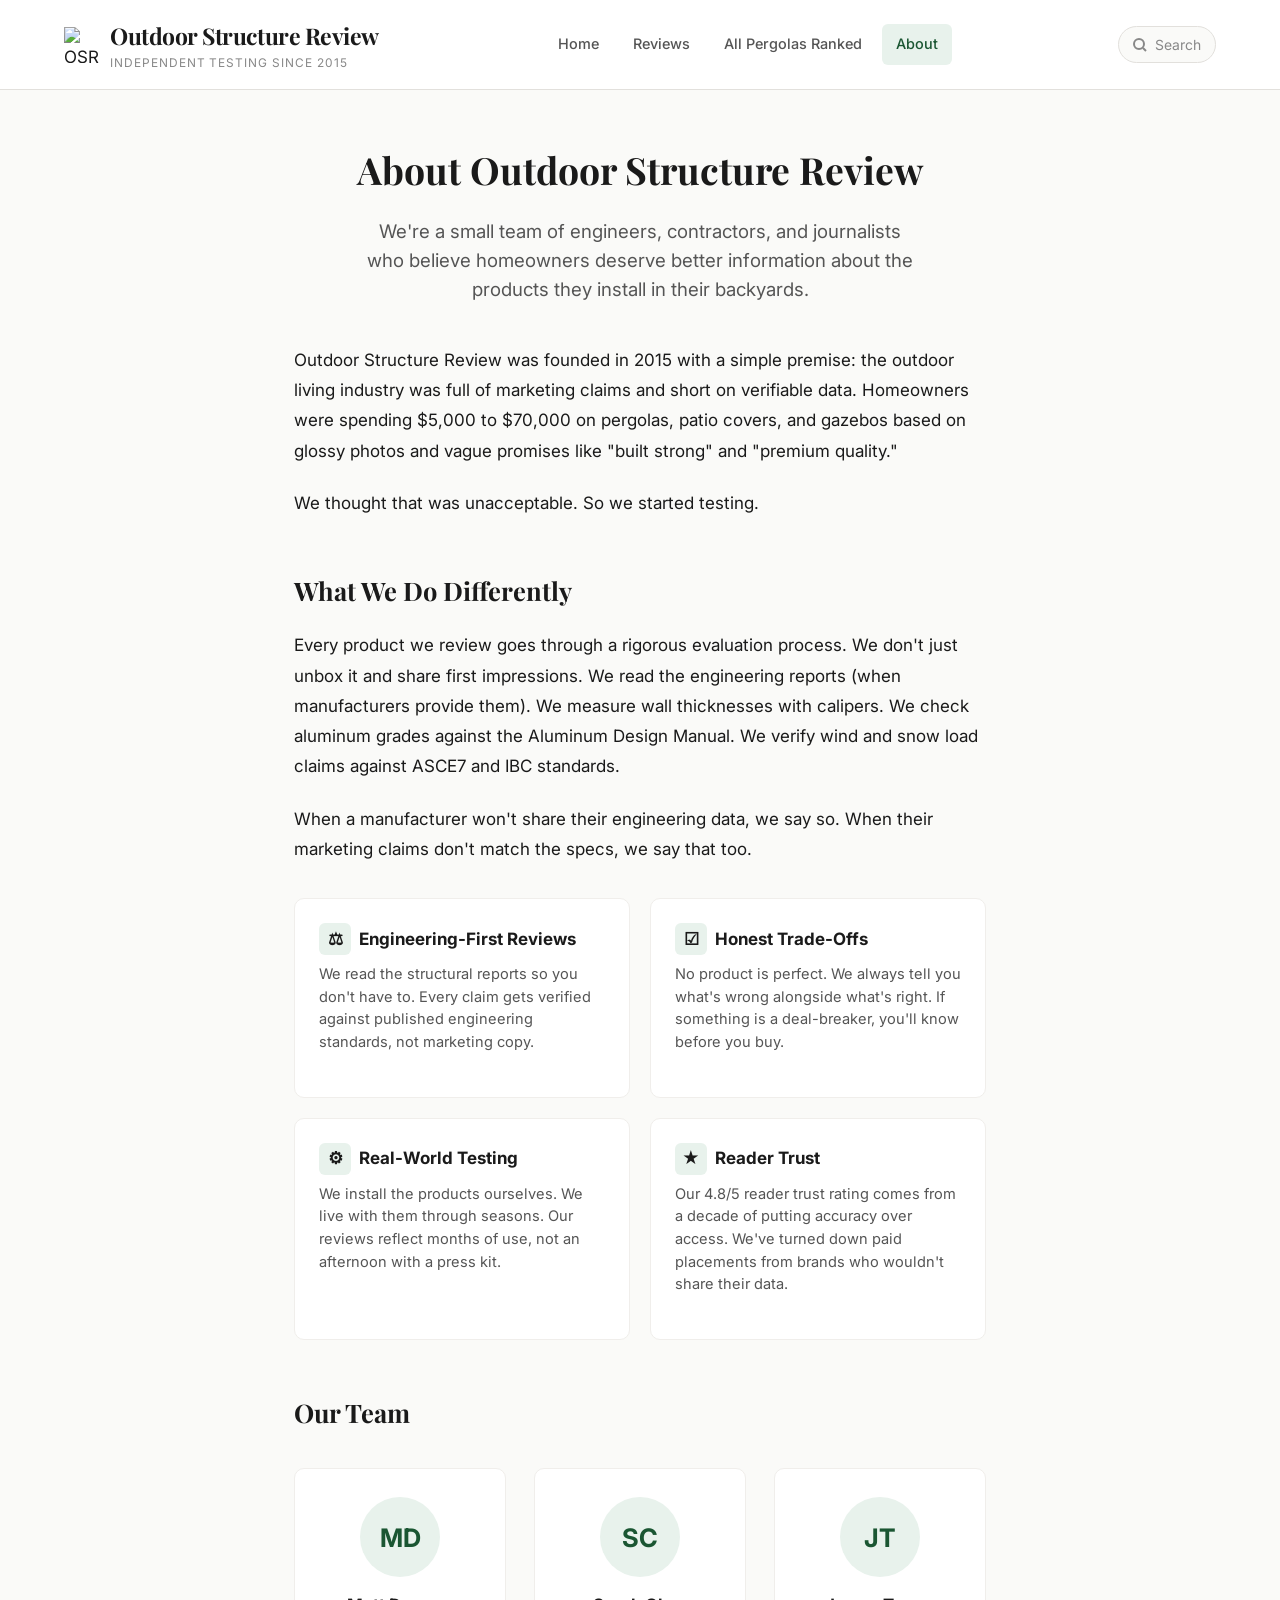
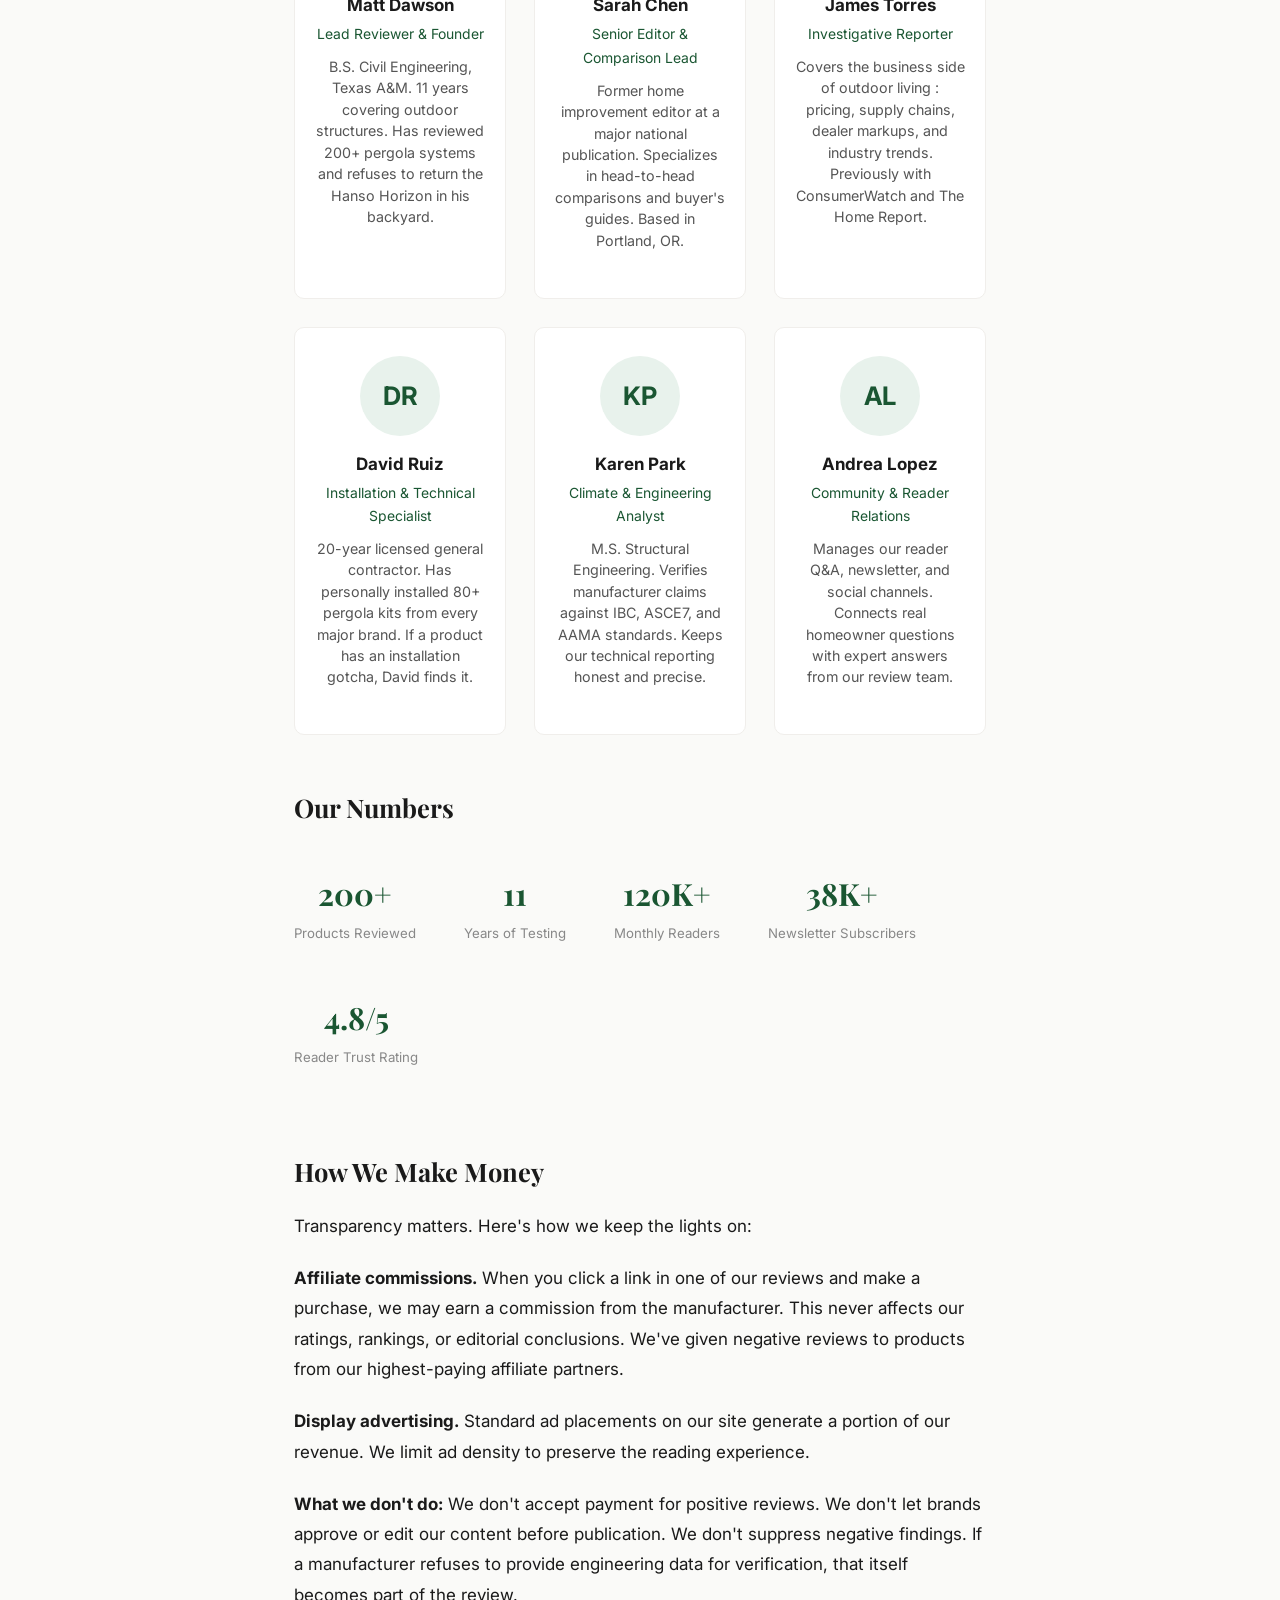
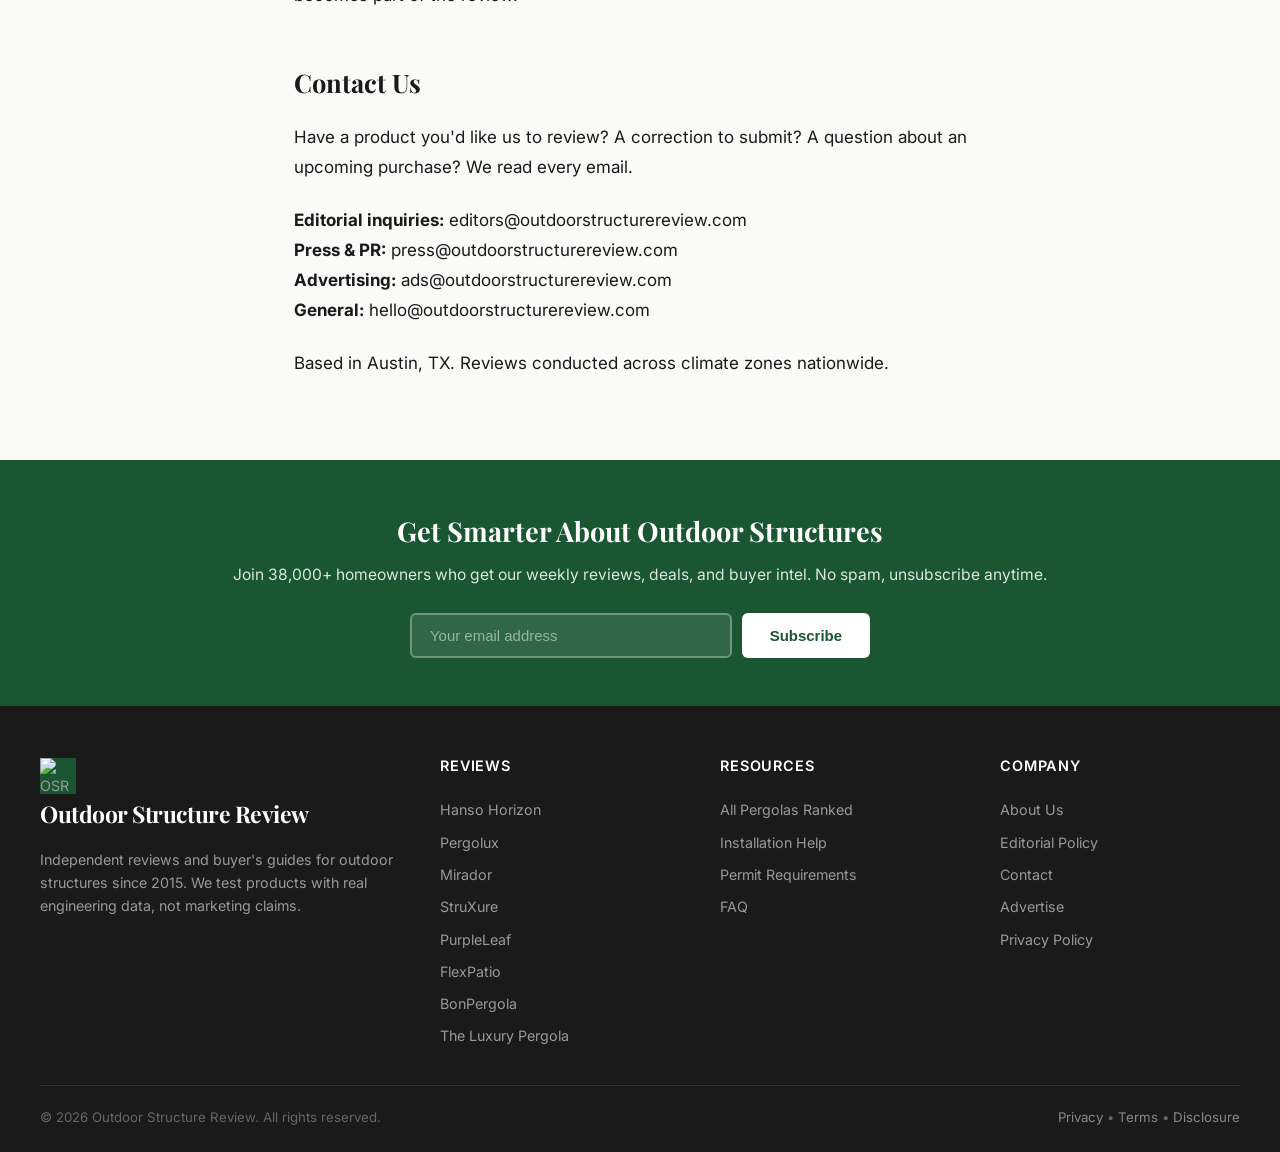
==== commit bcb65145: "Transform Top 5 into comprehensive All Pergolas Ranked page with 9 brands - Expanded from 5 brands t" ====
--- a/about.html
+++ b/about.html
@@ -26,7 +26,7 @@
     <nav class="nav-main">
       <a href="index.html">Home</a>
       <a href="index.html#reviews">Reviews</a>
-      <a href="top-pergolas-2026.html">Top 5 Pergolas</a>
+      <a href="top-pergolas-2026.html">All Pergolas Ranked</a>
       <a href="about.html" class="active">About</a>
     </nav>
     <div class="nav-search">
@@ -198,7 +198,7 @@
     </div>
     <div class="footer-col">
       <h4>Resources</h4>
-      <a href="top-pergolas-2026.html">Top 5 Pergolas</a>
+      <a href="top-pergolas-2026.html">All Pergolas Ranked</a>
       <a href="#">Installation Help</a>
       <a href="#">Permit Requirements</a>
       <a href="#">FAQ</a>
